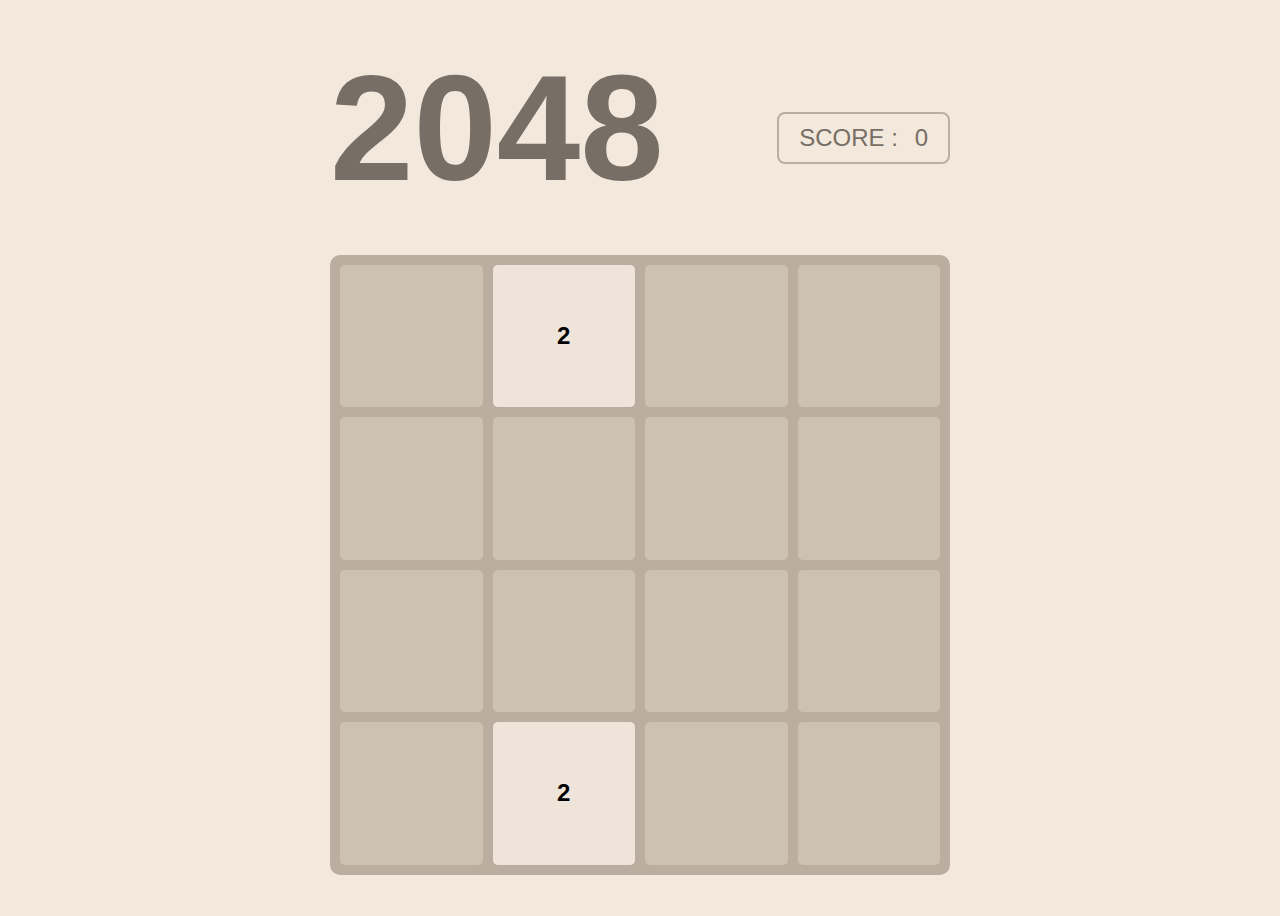
==== 2048game_UI_2/index.html @ 2e2b9e79 "Add files via upload" ====
<!DOCTYPE html>
<html lang="ja">

<head>
    <meta charset="UTF-8">
    <meta name="viewport" content="width=device-width, initial-scale=1.0">
    <title>2048 Game</title>
    <link rel="stylesheet" href="styles.css">
</head>

<body>
    <div class="game-container">
        <div class="header">
            <h1 class="game-title">2048</h1>
            <div class="score">SCORE : <span id="score-value">0</span></div>
        </div>
        <div class="game-board">
            <!-- 16個のタイル用のdiv要素 -->
            <div class="tile"></div>
            <div class="tile"></div>
            <div class="tile"></div>
            <div class="tile"></div>
            
            <div class="tile"></div>
            <div class="tile"></div>
            <div class="tile"></div>
            <div class="tile"></div>

            <div class="tile"></div>
            <div class="tile"></div>
            <div class="tile"></div>
            <div class="tile"></div>

            <div class="tile"></div>
            <div class="tile"></div>
            <div class="tile"></div>
            <div class="tile"></div>

            <button class="retry-button" id="retry-btn">Retry</button>
        </div>
    </div>
    <script src="script.js"></script>
</body>

</html>
---- 2048game_UI_2/styles.css ----
body {
    font-family: 'Arial', sans-serif;
    display: flex;
    justify-content: center;
    align-items: center;
    height: 100vh;
    background-color: #f2e8db;
}

.game-board {
    position: relative;
    width: 600px;
    height: 600px;
    display: grid;
    grid-template-columns: repeat(4, 1fr); /* 4列に分割 */
    grid-gap: 10px; /* タイル間の間隔 */
    background-color: #bbada0;
    padding: 10px;
    border-radius: 10px; /* 角を少し丸く */
}

.tile {
    width: 100%;
    height: 100%;
    background-color: #cdc1b4; /* 初期の背景色 */
    border-radius: 5px; /* タイルの角を少し丸く */
    display: flex;
    align-items: center;
    justify-content: center;
    position: relative;
}

.game-container {
    width: fit-content;
    margin: auto;
}

.game-title {
    font-size: 150px; /* タイトルのフォントサイズを大きく */
    color: #776e65;
    margin: 0; /* マージンのリセット */
    margin-bottom: 20px; /* ゲームボードとの間隔 */
}

.header {
    display: flex;
    justify-content: space-between;
    align-items: center;
    width: 100%;
    margin-bottom: 20px;
}

.score {
    font-size: 24px; /* スコアのフォントサイズ */
    color: #776e65;
    border: 2px solid #bbada0;
    padding: 10px 20px;
    border-radius: 8px;
    background-color: #f2e8db;
}

#score-value {
    margin-left: 10px;
    color: #776e65;
}

.retry-button {
    position: absolute;
    top: 50%;
    left: 50%;
    transform: translate(-50%, -50%); /* 中央配置のための調整 */
    font-size: 24px; /* ボタンのフォントサイズ */
    color: #ffffff;
    background-color: #f67c5f;
    border: none;
    border-radius: 10px;
    padding: 10px 30px;
    cursor: pointer;
    display: none; /* 初期状態では非表示 */
}

.retry-button:hover {
    background-color: #f55e4b; /* ホバー時の色変更 */
}

/* 基本的なタイルのスタイル */
.num-tile {
    width: 100%;
    height: 100%;
    display: flex;
    align-items: center;
    justify-content: center;
    font-size: 24px; /* 数字のフォントサイズ */
    font-weight: bold;
    border-radius: 5px;
    position: absolute;
    top: 0;
    left: 0;
}

/* 各数字タイルの色設定 */
.tile-2 {
    background-color: #eee4da; /* 2のタイルの色 */
}
.tile-4 {
    background-color: #ede0c8; /* 4のタイルの色 */
}
.tile-8 {
    background-color: #f2b179; /* 8のタイルの色 */
}
.tile-16 {
    background-color: #f59563; /* 16のタイルの色 */
}
.tile-32 {
    background-color: #f67c5f; /* 32のタイルの色 */
}
.tile-64 {
    background-color: #f65e3b; /* 64のタイルの色 */
}
.tile-128 {
    background-color: #edcf72; /* 128のタイルの色 */
}
.tile-256 {
    background-color: #edcc61; /* 256のタイルの色 */
}
.tile-512 {
    background-color: #edc850; /* 512のタイルの色 */
}
.tile-1024 {
    background-color: #edc53f; /* 1024のタイルの色 */
}
.tile-2048 {
    background-color: #edc22e; /* 2048のタイルの色 */
}
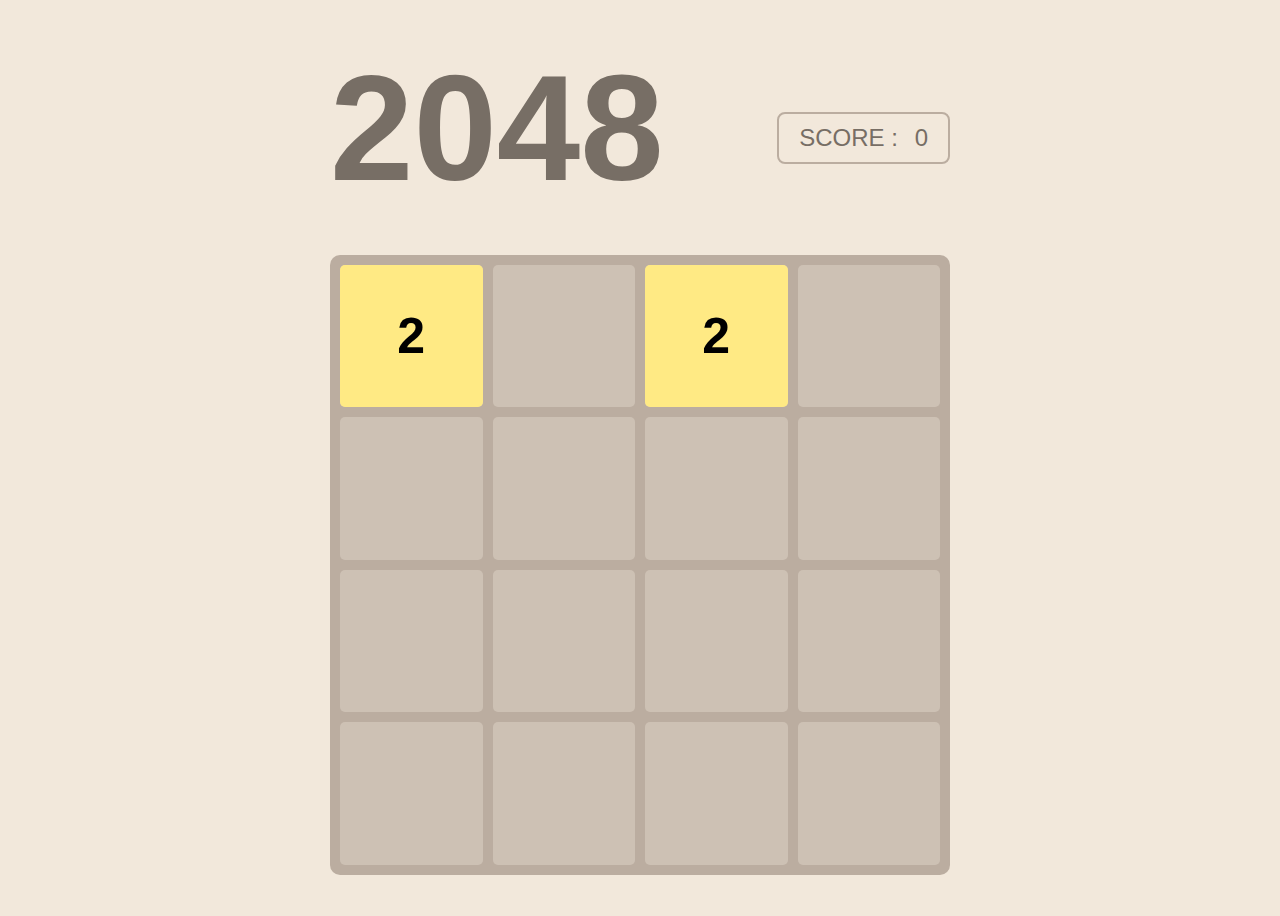
==== commit c114a27d: "Add files via upload" ====
--- a/2048game_UI_2/index.html
+++ b/2048game_UI_2/index.html
@@ -35,8 +35,17 @@
             <div class="tile"></div>
             <div class="tile"></div>
             <div class="tile"></div>
+        </div>
 
-            <button class="retry-button" id="retry-btn">Retry</button>
+        <div class="end-screen" id="game-clear-screen">
+            <div class="end-message">
+                Game Clear!
+            </div>
+            <button class="retry-button" id="retry-btn-end">Retry</button>
+        </div>
+        <div class="end-screen" id="game-over-screen">
+            <div class="end-message"?>Game Over!</div>
+            <button class="retry-button" id="game-over-retry">Retry</button>
         </div>
     </div>
     <script src="script.js"></script>
--- a/2048game_UI_2/styles.css
+++ b/2048game_UI_2/styles.css
@@ -79,6 +79,10 @@
     display: none; /* 初期状態では非表示 */
 }
 
+#retry-btn-end {
+    display: block;
+}
+
 .retry-button:hover {
     background-color: #f55e4b; /* ホバー時の色変更 */
 }
@@ -90,7 +94,7 @@
     display: flex;
     align-items: center;
     justify-content: center;
-    font-size: 24px; /* 数字のフォントサイズ */
+    font-size: 50px; /* 数字のフォントサイズ */
     font-weight: bold;
     border-radius: 5px;
     position: absolute;
@@ -100,7 +104,7 @@
 
 /* 各数字タイルの色設定 */
 .tile-2 {
-    background-color: #eee4da; /* 2のタイルの色 */
+    background-color: #ffea84; /* 2のタイルの色 */
 }
 .tile-4 {
     background-color: #ede0c8; /* 4のタイルの色 */
@@ -132,3 +136,23 @@
 .tile-2048 {
     background-color: #edc22e; /* 2048のタイルの色 */
 }
+
+.end-screen {
+    position: absolute;
+    top: 0;
+    left: 0;
+    width: 100%;
+    height: 100%;
+    background-color: rgba(255, 255, 255, 0.8);
+    display: none; /* 最初は非表示 */
+    justify-content: center;
+    align-items: center;
+    flex-direction: column;
+    z-index: 10;
+    background-color: rgba(220,220,220,0.8);
+}
+
+.end-message {
+    font-size: 32px;
+    margin-bottom: 100px;
+}
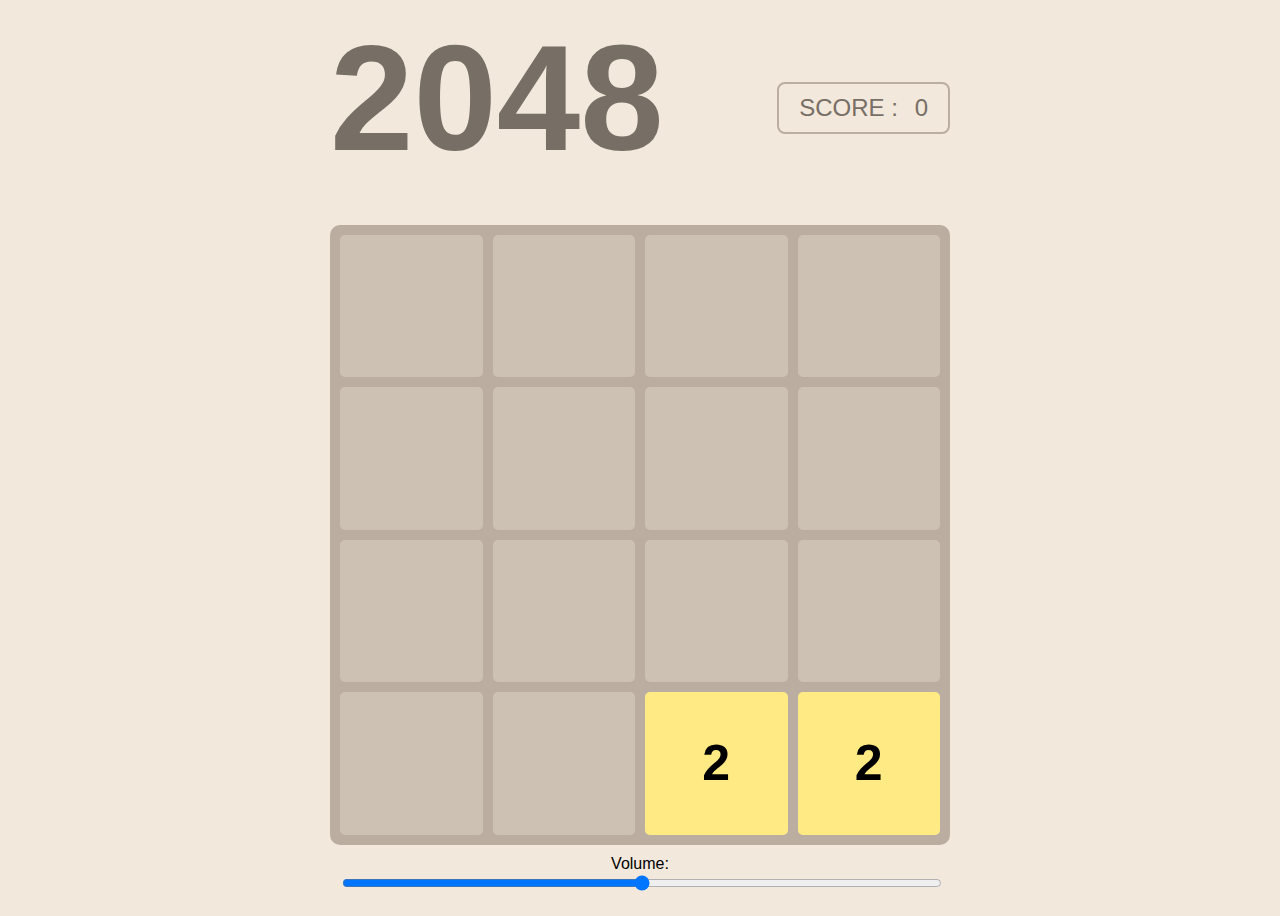
==== commit 1babc3e6: "Add files via upload" ====
--- a/2048game_UI_2/index.html
+++ b/2048game_UI_2/index.html
@@ -37,6 +37,11 @@
             <div class="tile"></div>
         </div>
 
+        <div class="volume-control">
+            <label for="volume-slider">Volume:</label>
+            <input type="range" id="volume-slider" min="0" max="1" step="0.01" value="0.5">
+        </div>
+
         <div class="end-screen" id="game-clear-screen">
             <div class="end-message">
                 Game Clear!
@@ -48,6 +53,7 @@
             <button class="retry-button" id="game-over-retry">Retry</button>
         </div>
     </div>
+    <audio id="move-sound" src="./60014__qubodup__swosh-27.mp3"></audio>
     <script src="script.js"></script>
 </body>
 
--- a/2048game_UI_2/styles.css
+++ b/2048game_UI_2/styles.css
@@ -156,3 +156,23 @@
     font-size: 32px;
     margin-bottom: 100px;
 }
+
+@keyframes tile-merge-animation {
+    0% { transform: scale(1); }
+    50% { transform: scale(1.2); }
+    100% { transform: scale(1); }
+}
+
+.tile-merged {
+    animation: tile-merge-animation 0.5s;
+}
+
+.volume-control {
+    /* スタイリング例 */
+    margin: 10px;
+    text-align: center;
+}
+
+#volume-slider {
+    width: 100%;
+}
